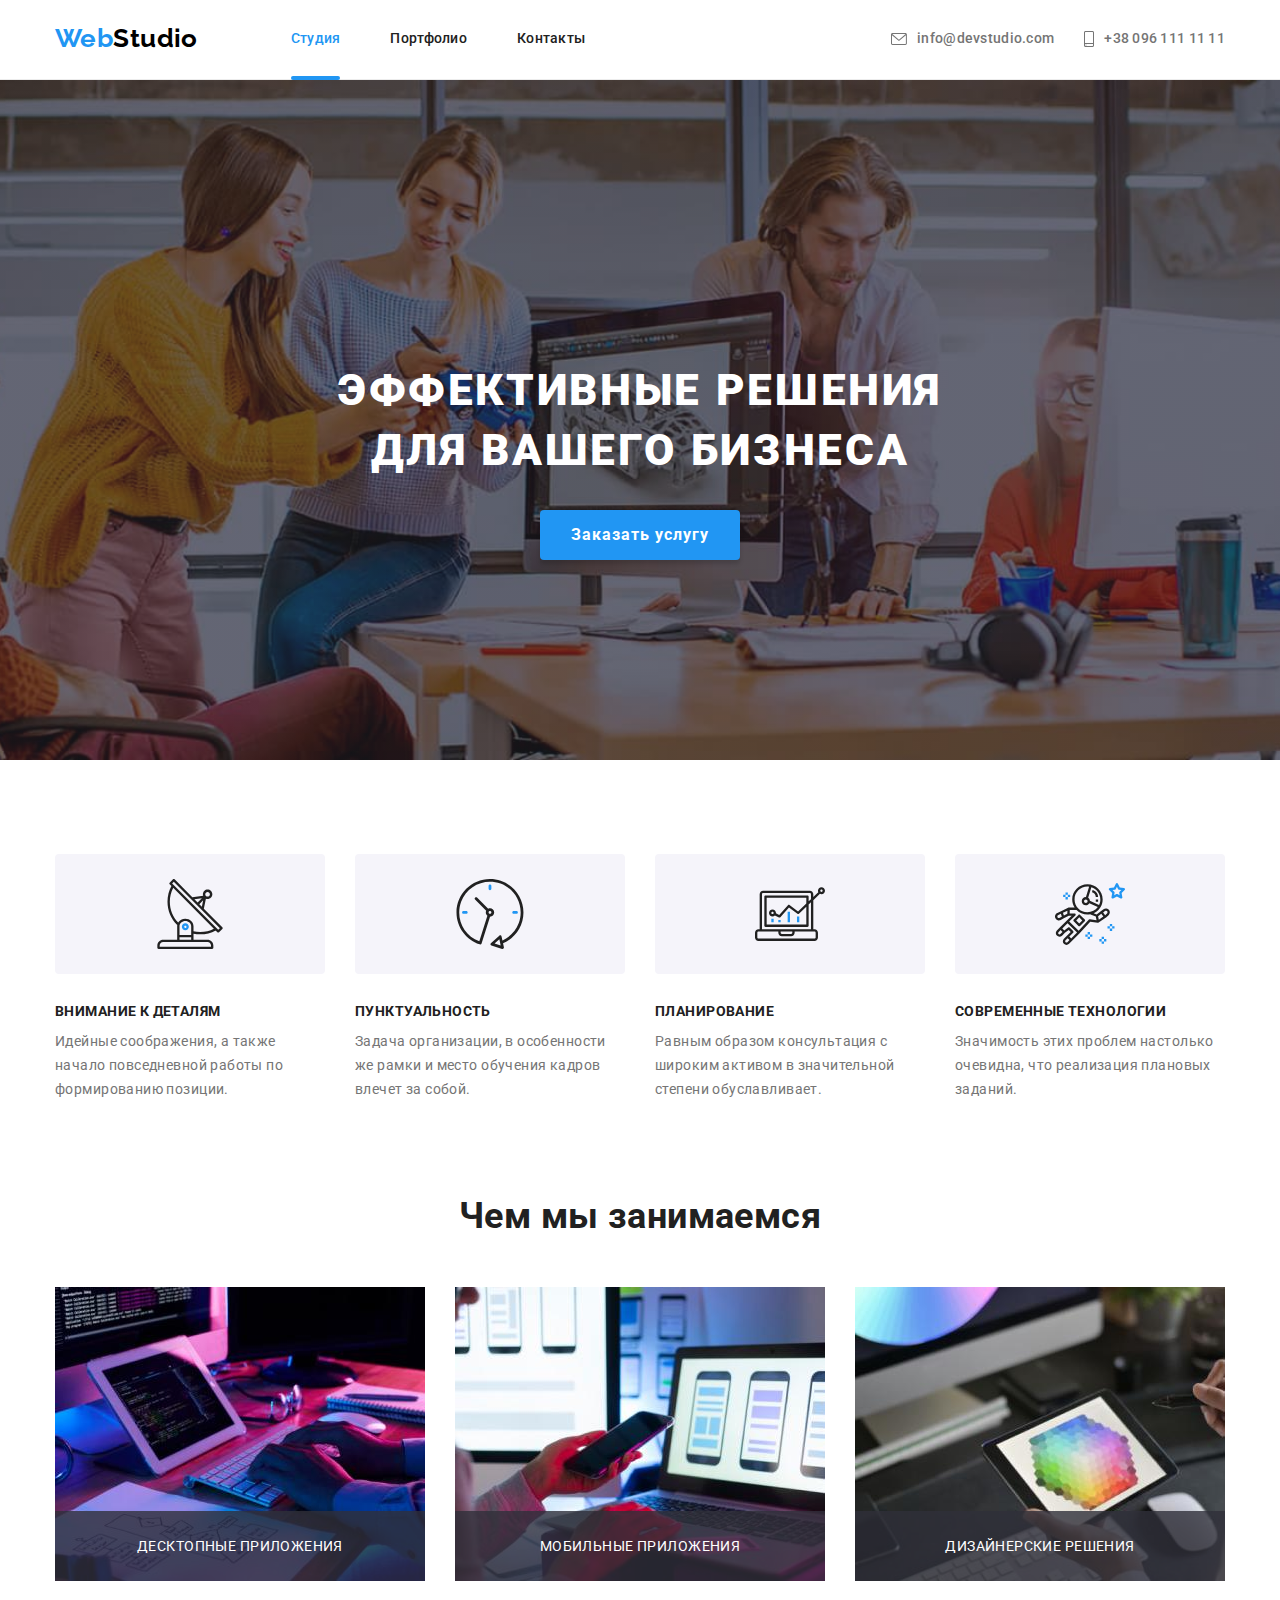
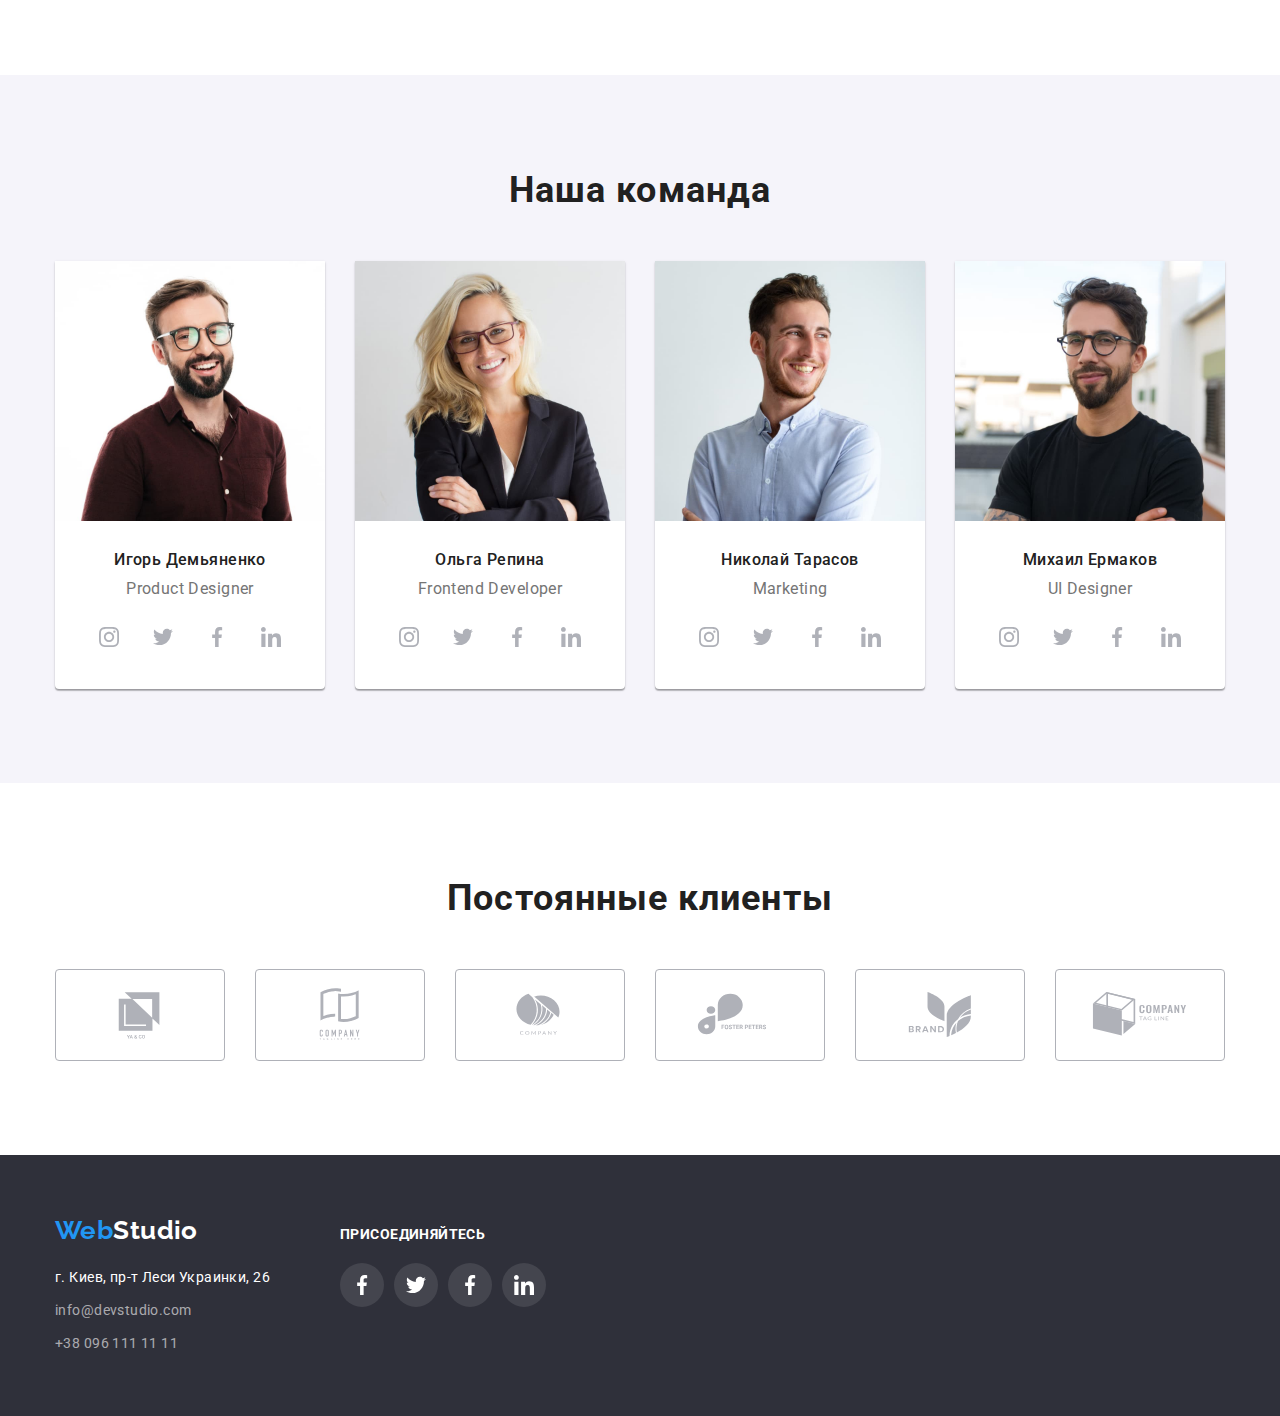
==== index.html @ 2858a006 "layout" ====
<!DOCTYPE html>
<html lang="ru">
<head>
    <meta charset="UTF-8">
    <meta http-equiv="X-UA-Compatible" content="IE=edge">
    <meta name="viewport" content="width=device-width, initial-scale=1.0">
    <title>Студия</title> 
    <link rel="stylesheet" href="https://cdnjs.cloudflare.com/ajax/libs/modern-normalize/1.0.0/modern-normalize.min.css">
    <link rel="preconnect" href="https://fonts.googleapis.com">
    <link rel="preconnect" href="https://fonts.gstatic.com" crossorigin>
    <link href="https://fonts.googleapis.com/css2?family=Montserrat:wght@400;700&family=Raleway:wght@700&family=Roboto:wght@400;500;700;900&display=swap"
        rel="stylesheet">
    <link rel="stylesheet" href="style.css">
</head>
<body>
    <header class="header-hero">
        <div class="container">
            <nav class="header-menu d-flex">
                <a lang="en" href="#" class="logo link"><span class="logo-blue">Web</span>Studio</a>
                <ul class="menu-list list">
                    <li>
                        <a class="menu-link link current" href="index.html">Студия</a>
                    </li>
                    <li>
                        <a class="menu-link link" href="portfolio.html">Портфолио</a>
                    </li>
                    <li >
                        <a class="menu-link link" href="#">Контакты</a>
                    </li>
                </ul>
            </nav>
            <ul class="header-link list">
                <li>                  
                    <a class="header-mail link" href="mailto:info@devstudio.com">
                        <svg class="envelope-icon" width="16" height="12">
                            <use href="./img/clients.svg#icon-envelope-1"></use>
                        </svg> info@devstudio.com
                    </a>
                </li>
                <li>                  
                    <a class="header-tel link" href="tel:+380961111111">
                        <svg class="smartphone-icon" width="10" height="16">
                            <use href="./img/clients.svg#icon-smartphone-2-1"></use>
                        </svg> +38 096 111 11 11
                    </a>
                </li>
            </ul>
        </div>
    </header>
    <main>
        <section class="head-section">
            <div class="container">
                <h1 class="header-title">
                    Эффективные решения для вашего бизнеса
                </h1>        
                <button data-modal-open class="header-btn" type="button">Заказать услугу</button>
            </div>
        </section>
        <section class="specifics section">
            <div class="container">
                <h2 class="specifics-title visually-hidden">Особенности нашей команды</h2>
                <ul class="list d-flex ">
                    <li class="specify-list">
                        <div class="specify-block">
                            <svg class="antenna-icon" width="70" height="70">
                                <use href="./img/specifics.svg#icon-antenna-1-1"></use>
                            </svg>
                        </div>
                        <h3 class="specify-title">
                            Внимание к деталям
                        </h3>
                        <p class="specify-text">
                            Идейные соображения, а также начало повседневной работы по формированию позиции.
                        </p>
                    </li>
                    <li class="specify-list">
                        <div class="specify-block">
                            <svg class="clock-icon" width="70" height="70">
                                <use href="./img/specifics.svg#icon-clock-1-1"></use>
                            </svg>
                        </div>
                        <h3 class="specify-title">
                            Пунктуальность
                        </h3>
                        <p class="specify-text">
                            Задача организации, в особенности же рамки и место обучения кадров влечет за собой.
                        </p>
                    </li>
                    <li class="specify-list">
                        <div class="specify-block">
                            <svg class="diagram-icon" width="70" height="70">
                                <use href="./img/specifics.svg#icon-diagram-1-1"></use>
                            </svg>
                        </div>                       
                        <h3 class="specify-title">
                            Планирование
                        </h3>
                        <p class="specify-text">
                            Равным образом консультация с широким активом в значительной степени обуславливает.
                        </p>
                    </li>
                    <li class="specify-list">
                        <div class="specify-block">
                            <svg class="astronaut-icon" width="70" height="70">
                                <use href="./img/specifics.svg#icon-astronaut-1-1"></use>
                            </svg>
                        </div>
                        <h3 class="specify-title">
                            Современные технологии
                        </h3>
                        <p class="specify-text">
                            Значимость этих проблем настолько очевидна, что реализация плановых заданий.
                        </p>
                    </li>
                </ul>
            </div>
        </section>
        <section class="employment">
            <div class="container">
                <h2 class="employment-title">
                    Чем мы занимаемся
                </h2>
                <ul class="list d-flex">                    
                    <li class="employment-photo">                      
                        <div class="employment-overlay">
                            <p class="overlay-text">Десктопные приложения</p>
                        </div>
                        <img src="img/box_1.jpg" alt="work_space" width="370">                                          
                    </li>
                    <li class="employment-photo">
                        <div class="employment-overlay">
                           <p class="overlay-text">Мобильные приложения</p>
                        </div> 
                        <img src="img/box_2.jpg" alt="laptop" width="370">
                    </li>
                    <li class="employment-photo">
                        <div class="employment-overlay">
                           <p class="overlay-text">Дизайнерские решения</p>
                        </div> 
                        <img src="img/box_3.jpg" alt="tablet" width="370">
                    </li>
                </ul>
            </div>
        </section>
        <section class="teem section">
            <div class="container">
                <h2 class="teem-title">
                    Наша команда
                </h2>
                <ul class="teem-list list">
                    <li>
                        <img class="teem-photo" src="img/teamcard_1.jpg" alt="Демьяненко" width="270">                      
                        <h3 class="teem-name">Игорь Демьяненко</h3>
                        <p class="teem-description">Product Designer</p>
                        <ul class="soc-list list">
                            <li class="soc-item">
                                <a href="" class="soc-link link">
                                    <svg class="soc-icon" width="20" height="20">
                                        <use href="./img/symbols.svg#icon-instagram-2-2-1"></use>
                                    </svg>
                                </a>
                            </li>
                            <li class="soc-item">
                                <a href="" class="soc-link link">
                                    <svg class="soc-icon" width="20" height="20">
                                        <use href="./img/symbols.svg#icon-twitter-1-1"></use>
                                    </svg>
                                </a>
                            </li>
                            <li class="soc-item">
                                <a href="" class="soc-link link">
                                    <svg class="soc-icon" width="20" height="20">
                                         <use href="./img/symbols.svg#icon-facebook-1-1"></use>
                                    </svg>
                                </a>
                            </li>
                            <li class="soc-item">
                                <a href="" class="soc-link link">
                                    <svg class="soc-icon" width="20" height="20">
                                        <use href="./img/symbols.svg#icon-linkedin-1-1"></use>
                                    </svg>
                                </a>
                            </li>
                        </ul>
                    </li>
                    <li>
                        <img class="teem-photo" src="img/teamcard_2.jpg" alt="Репина" width="270">                       
                        <h3 class="teem-name">Ольга Репина</h3>
                        <p class="teem-description">Frontend Developer</p> 
                        <ul class="soc-list list">
                            <li class="soc-item">
                                <a href="" class="soc-link link">
                                    <svg class="soc-icon" width="20" height="20">
                                        <use href="./img/symbols.svg#icon-instagram-2-2-1"></use>
                                    </svg>
                                </a>
                            </li>
                            <li class="soc-item">
                                <a href="" class="soc-link link">
                                    <svg class="soc-icon" width="20" height="20">
                                        <use href="./img/symbols.svg#icon-twitter-1-1"></use>
                                    </svg>
                                </a>
                            </li>
                            <li class="soc-item">
                                <a href="" class="soc-link link">
                                    <svg class="soc-icon" width="20" height="20">
                                        <use href="./img/symbols.svg#icon-facebook-1-1"></use>
                                    </svg>
                                </a>
                            </li>
                            <li class="soc-item">
                                <a href="" class="soc-link link">
                                    <svg class="soc-icon" width="20" height="20">
                                        <use href="./img/symbols.svg#icon-linkedin-1-1"></use>
                                    </svg>
                                </a>
                            </li>
                        </ul>
                    </li>
                    <li>
                        <img class="teem-photo" src="img/teamcard_3.jpg" alt="Тарасов" width="270">                       
                        <h3 class="teem-name">Николай Тарасов</h3>
                        <p class="teem-description">Marketing</p> 
                        <ul class="soc-list list">
                            <li class="soc-item">
                                <a href="" class="soc-link link">
                                    <svg class="soc-icon" width="20" height="20">
                                        <use href="./img/symbols.svg#icon-instagram-2-2-1"></use>
                                    </svg>
                                </a>
                            </li>
                            <li class="soc-item">
                                <a href="" class="soc-link link">
                                    <svg class="soc-icon" width="20" height="20">
                                        <use href="./img/symbols.svg#icon-twitter-1-1"></use>
                                    </svg>
                                </a>
                            </li>
                            <li class="soc-item">
                                <a href="" class="soc-link link">
                                    <svg class="soc-icon" width="20" height="20">
                                        <use href="./img/symbols.svg#icon-facebook-1-1"></use>
                                    </svg>
                                </a>
                            </li>
                            <li class="soc-item">
                                <a href="" class="soc-link link">
                                    <svg class="soc-icon" width="20" height="20">
                                        <use href="./img/symbols.svg#icon-linkedin-1-1"></use>
                                    </svg>
                                </a>
                            </li>
                        </ul>
                    </li>
                    <li>
                        <img class="teem-photo" src="img/teamcard_4.jpg" alt="Ермаков" width="270">                     
                        <h3 class="teem-name">Михаил Ермаков</h3>
                        <p class="teem-description">UI Designer</p> 
                        <ul class="soc-list list">
                            <li class="soc-item">
                                <a href="" class="soc-link link">
                                    <svg class="soc-icon" width="20" height="20">
                                        <use href="./img/symbols.svg#icon-instagram-2-2-1"></use>
                                    </svg>
                                </a>
                            </li>
                            <li class="soc-item">
                                <a href="" class="soc-link link">
                                    <svg class="soc-icon" width="20" height="20">
                                        <use href="./img/symbols.svg#icon-twitter-1-1"></use>
                                    </svg>
                                </a>
                            </li>
                            <li class="soc-item">
                                <a href="" class="soc-link link">
                                    <svg class="soc-icon" width="20" height="20">
                                        <use href="./img/symbols.svg#icon-facebook-1-1"></use>
                                    </svg>
                                </a>
                            </li>
                            <li class="soc-item">
                                <a href="" class="soc-link link">
                                    <svg class="soc-icon" width="20" height="20">
                                        <use href="./img/symbols.svg#icon-linkedin-1-1"></use>
                                    </svg>
                                </a>
                            </li>
                        </ul>
                    </li>
                </ul>
            </div>
        </section>
        <section class="section">
            <div class="container">
                <h2 class="clients-title">Постоянные клиенты</h2>
                <ul class="clients-list list">
                    <li class="clients-item">
                        <a href="" class="clients-link link">                          
                            <svg class="clients-icon" width="106" height="60">
                                <use href="./img/clients.svg#icon-ya-co"></use>
                            </svg>                         
                        </a>
                    </li>
                    <li class="clients-item ">
                        <a href="" class="clients-link link">
                            <svg class="clients-icon" width="106" height="60">
                                <use href="./img/clients.svg#icon-company"></use>
                            </svg>
                        </a>
                    </li>
                    <li class="clients-item">
                        <a href="" class="clients-link link">
                            <svg class="clients-icon" width="106" height="60">
                                <use href="./img/clients.svg#icon-company-2"></use>
                            </svg>
                        </a>
                    </li>
                    <li class="clients-item">
                        <a href="" class="clients-link link">
                            <svg class="clients-icon" width="106" height="60">
                                <use href="./img/clients.svg#icon-foster"></use>
                            </svg>
                        </a>
                    </li>
                    <li class="clients-item">
                        <a href="" class="clients-link link">
                            <svg class="clients-icon" width="106" height="60">
                                <use href="./img/clients.svg#icon-brand"></use>
                            </svg>
                        </a>
                    </li>
                    <li class="clients-item">
                        <a href="" class="clients-link link">
                            <svg class="clients-icon" width="106" height="60">
                                <use href="./img/clients.svg#icon-paralellogram"></use>
                            </svg>
                        </a>
                    </li>
                </ul>
            </div>
        </section>
    </main>
    <footer class="footer">
        <div class="container">
            <div class="footer-wrap">
                <a href="#" class="logo-footer link"><span class="logo-blue">Web</span>Studio</a>
                <address>
                    <ul class="list">
                        <li class="footer-list">
                            <p class="footer-address">г. Киев, пр-т Леси Украинки, 26</p>
                        </li>
                        <li class="footer-list"><a class="footer-link link" href="mailto:info@devstudio.com">info@devstudio.com</a></li>
                        <li class="footer-list"><a class="footer-link link" href="tel:+380961111111">+38 096 111 11 11</a></li>
                    </ul>
                </address>
            </div>
            <div class="footer-join">
                <p class="join-text">
                   ПРИСОЕДИНЯЙТЕСЬ
                </p>
                <ul class="join-lists list">
                    <li class="join-list">
                        <a href="" class="join-link link">
                            <svg class="f-soc-icon" width="20" height="20">
                                <use href="./img/symbols.svg#icon-facebook-1-1"></use>
                            </svg>
                        </a>
                    </li>
                    <li class="join-list">
                        <a href="" class="join-link link">
                            <svg class="f-soc-icon" width="20" height="20">
                                <use href="./img/symbols.svg#icon-twitter-1-1"></use>
                            </svg>
                        </a>
                    </li>
                    <li class="join-list">
                        <a href="" class="join-link link">
                            <svg class="f-soc-icon" width="20" height="20">
                                <use href="./img/symbols.svg#icon-facebook-1-1"></use>
                            </svg>
                        </a>
                    </li>
                    <li class="join-list">
                        <a href="" class="join-link link">
                            <svg class="f-soc-icon" width="20" height="20">
                                <use href="./img/symbols.svg#icon-linkedin-1-1"></use>
                            </svg>
                        </a>
                    </li>
                </ul>
            </div>                   
        </div>
    </footer>   
    <div class="backdrop is-hidden" data-modal>
        <div class="modal">
            <button type="button" class="modal-close-btn" data-modal-close>
                <svg class="close-icon" width="17"  height="17" >
                    <use href="./img/symbols.svg#icon-close-black-18dp-2-1-1"></use>
                </svg>    
            </button>
        </div>
    </div>
    <script src="./js/modal.js"></script>
</body>
</html>
---- style.css ----
:root {
    --logo-color: #000;
    --head-section-color: #2F303A;
    --background-color: #fff;
    --body-color: #212121;
    --main-title-color: #FFFFFF;
    --second-title-color: #212121;
    --accent-color: #2196F3;
    --header-btn-color: #fff;
    --header-btn-hover-color: #188CE8;
    --menu-link-color: #212121;
    --header-link-color: #757575;
    --specify-text-color: #757575;
    --teem-title-color: #212121;
    --teem-name-color: #212121;
    --teem-bg-color: #F5F4FA;
    --teem-list-bg-color:#FFFFFF;
    --teem-description-color: #757575;
    --portfolio-bg-color: #fff;
    --portfolio-description-color: #212121;
    --portfolio-text-color: #757575;
    --portfolio-btn-color: #212121;
    --portfolio-btn-bg-color: #F5F4FA;
    --portfolio-btn-hover-color: #fff;
    --portfolio-btn-bg-hover-color: #2196F3;
    --footer-bg-color: #2F303A;
    --logo-footer-color: #fff;
    --footer-address-color: #fff;
    --footer-link-color: rgba(255, 255, 255, 0.6);
    --footer-link-hover-color: #FFFFFF99;
}

* {
    margin: 0;
    padding: 0;   
}

p,
h1,
h2,
h3,
h5,
h6 {
    margin: 0;
    padding: 0;
}

ul,
ol {
    margin: 0;
    padding-left: 0;
}

button {
    cursor: pointer;
}

.container {
    width: 1200px;
    margin: 0 auto;
    padding: 0 15px;
}

.section {
    padding: 94px 0;
}

body {
    font-family: 'Roboto', sans-serif;  
    color: var(--body-color);  
    font-size: 14px;
    letter-spacing: 0.03em;  
    background: var(--background-color);
}

.list {
    list-style: none;
}

.link {
    text-decoration: none;
}

.visually-hidden {
    position: absolute;
    white-space: nowrap;
    width: 1px;
    height: 1px;
    overflow: hidden;
    border: 0;
    padding: 0;
    clip: rect(0 0 0 0);
    clip-path: inset(50%);
    margin: -1px;
}

img {
    display: block;
    max-width: 100%;
    height: auto;
}

.d-flex {
    display: flex;
}

/*-----HEADER-HERO-----*/
.header-hero,
.header-portfolio {
    border-bottom: 1px solid rgba(236, 236, 236, 1);
    background-color: #fff  
}

header .container {
    display: flex;
    align-items: center;   
}


.logo,
.header-mail,
.header-tel,
.menu-link {
    padding: 24px 0 25px;   
}

.logo, .logo-blue {
    font-family: 'Raleway';
    font-weight: 700;
    font-size: 26px;
    color: var(--logo-color);    
}

.logo {
    margin-right: 93px;
}

.logo-blue {
    color: var(--accent-color);
}

.menu-list {
   display: flex;  
   align-items: center;
}

.menu-list > li {
    position: relative;
}  

.menu-list .link.current {     
    color: var(--accent-color);
}

.menu-link {      
    font-weight: 500;   
    line-height: 1.14;
    letter-spacing: 0.02em;
    color: var(--link-color);    
    display: block;     
    transition-property: color;
    transition-duration: 250ms;
    transition-timing-function: cubic-bezier(0.4, 0, 0.2, 1);
}

.menu-link:hover,
.menu-link:focus {
    color: var(--accent-color);   
}

.menu-link::after {
    content: "";
    position: absolute;
    left: 0;
    bottom: -8px;
    width: 100%;
    height: 4px;
    border-radius: 2px;
    background: #2196F3;
    opacity: 0;
    transition-property: background;
    transition-duration: 250ms;
    transition-timing-function: cubic-bezier(0.4, 0, 0.2, 1);

} 

.menu-link.current::after {
    opacity: 1;   
}

.header-link>li {   
    display: flex;
    align-items: center;
    justify-content: center;
    color: var(--header-link-color);
}

.envelope-icon,
.smartphone-icon{   
    display: inline-block;
    fill: currentColor;
    margin-right: 10px;
    justify-content: center;

}

 .header-mail,
 .header-tel {
    font-size: 14px;
    font-weight: 500;  
    line-height: 1.14;
    letter-spacing: 0.02em;
    color: var(--header-link-color);
    display: flex;
    align-items: center;
    transition-property: color;
    transition-duration: 250ms;
    transition-timing-function: cubic-bezier(0.4, 0, 0.2, 1);
   
}

.header-mail:hover,
.header-mail:focus,
.header-tel:hover,
.header-tel:focus {
    color: var(--accent-color);
}

.menu-list > li:not(:last-child) {
   margin-right: 50px;  
}

.header-link {
    display: flex;
    margin-left: auto;   
}

.header-link li:not(:last-child) {
    margin-right: 30px;
}

/*-----head-section-----*/

.head-section{
    padding: 280px 0 200px;
    background-image: linear-gradient(rgba(47, 48, 58, 0.4),rgba(47, 48, 58, 0.4)), url(./img/header-bg.jpg);
    background-color: var(--head-section-color);
    background-repeat: no-repeat; 
    background-position:center;
    background-size: cover;
    max-width: 1600px;
    margin: 0 auto;
}

.header-title {  
    width: 696px;     
    font-weight: 900;
    font-size: 44px;
    text-align: center;    
    text-transform: uppercase;
    color: var(--main-title-color);
    line-height: 60px;   
    letter-spacing: 0.06em;
    margin:0 auto;
    margin-bottom: 30px;
}

.header-btn {
    font-family: inherit;    
    color: var(--header-btn-color); 
    font-weight: 700;
    font-size: 16px;
    line-height: 1.87;      
    letter-spacing: 0.06em;   
    display: block;
    margin: auto;
    min-width: 200px;
    height: 50px;
    background: var(--accent-color);
    box-shadow: 0px 4px 4px rgba(0, 0, 0, 0.15);
    border-radius: 4px;
    border: none;
    transition-property: background;
    transition-duration: 250ms;
    transition-timing-function: cubic-bezier(0.4, 0, 0.2, 1);
}

.header-btn:hover,
.header-btn:focus {
    background:var(--header-btn-hover-color);   
}

/*-----specifics section-----*/

.specify-title {
    font-size: 14px;
    font-weight: 700;   
    line-height: 1.14;   
    text-transform: uppercase; 
    margin-bottom: 10px;  
}

.specify-list {
    width: 270px;   
}

.specify-list:not(:first-child) {
    margin-left: 30px;
}

.specify-block {
    width: 270px;
    height: 120px;    
    margin-bottom: 30px;
    background: #F5F4FA;
    border-radius: 4px;
    justify-content: center;
    display: flex;
    align-items: center;
}

.specify-text {    
    line-height: 1.71;    
    color: var(--specify-text-color);
}

/* -----employment section------ */

.employment {
    padding-bottom: 94px;
}

.employment-title {
    font-weight: 700;
    font-size: 36px;
    line-height:1.16;
    text-align: center; 
    margin-bottom: 50px;   
}

.employment-photo {
    width: calc((100%-60)/3);
    position: relative;
}

.employment-photo:not(:first-child) {
    margin-left: 30px;
}

.employment-overlay {
    position: absolute;
    left: 0;
    bottom: 0;
    width: 100%;
    height: 70px;
    background: rgba(47, 48, 58, 0.8);
    justify-content: center;  
    align-items: center;
    display: flex;
   
}

.overlay-text {
    color: #fff;
    text-transform: uppercase;  
}


.teem {
    background: var(--teem-bg-color)
}

.teem-title, .clients-title {
    font-size: 36px;
    color:var(--teem-title-color);
    line-height: 42px;
    text-align: center;
    letter-spacing: 0.03em;
    margin-bottom: 50px;
}

.teem-list {
    display: flex;
}

.teem-list> li:not(:last-child) {
    margin-right: 30px;
}

.teem-list> li {     
    background:var(--teem-list-bg-color);   
    box-shadow: 0px 1px 3px rgba(0, 0, 0, 0.12), 0px 1px 1px rgba(0, 0, 0, 0.14), 0px 2px 1px rgba(0, 0, 0, 0.2);
    border-radius: 0px 0px 4px 4px;
}

.teem-list> li {
    width: calc((100%-90));
}
   

.teem-name {
    font-weight: 500;
    font-size: 16px;
    line-height: 1.18;    
    text-align: center;   
    color: var(--teem-name-color);
    margin: 30px 0 10px;  
}

.teem-description {   
    font-size: 16px;
    line-height: 1.18;  
    text-align: center;   
    color: var(--teem-description-color);
    margin-bottom: 16px;
}

.soc-list {
    display: flex;
    justify-content: center;
    margin-bottom: 30px;
}

.soc-item {
    width: 44px;
    height: 44px;    
    margin-right: 10px;
}

.soc-item:last-child {
    margin-right: 0;
}

.soc-link {
    border-radius: 50%;
    width: 100%;
    height: 100%;
    background: #fff;
    display: flex;
    align-items: center;
    justify-content: center;
    fill: #AFB1B8;
    transition-property: background;
    transition-duration: 250ms;
    transition-timing-function: cubic-bezier(0.4, 0, 0.2, 1);
}

.soc-link:hover,
.soc-link:focus {   
    background: #2196F3;
    fill: #FFFFFF;
}

/* -----CLIENTS----- */

.clients-list {
    display: flex;
    justify-content: center;   
}

.clients-item {
    width: 170px;
    height: 92px;
    margin-right: 30px;
}
 
.clients-item:last-child {
    margin-right: 0;
}

.clients-link {   
    width: 100%;
    height: 100%;   
    display: flex;
    align-items: center;
    justify-content: center;        
    border: 1px solid #AFB1B8;
    border-radius: 4px; 
    color: #AFB1B8;
    transition-property: background;
    transition-duration: 250ms;
    transition-timing-function: cubic-bezier(0.4, 0, 0.2, 1);
}

.clients-link {
    fill: currentColor;
}

.clients-link:hover, 
.clients-link:focus {
   color: #2196F3;
   border: 1px solid #2196F3;
}

/* -----footer----- */
.footer {
    padding: 60px 0 60px;
    background: var(--footer-bg-color);    
}

.footer .container {
    display: flex;    
    align-items: baseline;
}

.logo-footer {
    display: flex;
    font-family:'Raleway';
    font-style: normal;
    font-weight: 700;
    font-size: 26px;
    line-height: 1.19;  
    margin-bottom: 20px;
    color: var(--logo-footer-color);  
}

.footer-address {
    font-weight: 400;  
    line-height: 1.71;   
    color: var(--footer-address-color);
    font-style: normal;
}

.footer-list:not(:last-child) {
    margin-bottom: 9px;
}

.footer-link {     
    line-height: 1.71;   
    font-style: normal;
    color:var(--footer-link-color);
    transition-property: color;
    transition-duration: 250ms;
    transition-timing-function: cubic-bezier(0.4, 0, 0.2, 1);
}

.footer-link:hover,
.footer-link:focus {
    color:var(--footer-link-hover-color);
}

.footer-join{
    margin-left: 70px;
}

.join-lists {
    display: flex;
    justify-content: center;    
}

.join-text {   
    font-weight: 700; 
    font-size: 14px;
    line-height: 1.14;    
    letter-spacing: 0.03em;
    text-transform: uppercase;
    color: #FFFFFF; 
    margin-bottom: 20px; 
   
}

.join-list {
    width: 44px;
    height: 44px;
    margin-right: 10px;
}

.join-list:last-child {
    margin-right: 0;
}

.join-link {
    width: 100%;
    height: 100%;
    border-radius: 50%;
    color: #fff;
    background: rgba(255, 255, 255, 0.1);
    display: flex;
    justify-content: center;
    align-items: center;
    transition-property: background;
    transition-duration: 250ms;
    transition-timing-function: cubic-bezier(0.4, 0, 0.2, 1);
}

.f-soc-icon {
    fill: currentColor;
}

.join-link:hover {
    background: #2196F3;    
}

/* -----------------PORTFOLIO--------------- */
.list-btn{
    margin-right: 8px;
}

.portfilio-catalogue {
    display: flex;
    justify-content: center;
    margin-bottom: 50px;
}

.portfolio-btn {    
    padding: 6px 22px;
    color: var(--portfolio-btn-color);
    background: var(--portfolio-btn-bg-color);      
    border-radius: 4px;   
    font-weight: 500;
    font-size: 16px;
    line-height: 1.62;
    text-align: center;   
    cursor: pointer;
    border: none;
    transition-property: color, background, box-shadow;
    transition-duration: 250ms, 250ms, 250ms;
    transition-timing-function: cubic-bezier(0.4, 0, 0.2, 1), cubic-bezier(0.4, 0, 0.2, 1), cubic-bezier(0.4, 0, 0.2, 1);
}

.portfolio-btn:hover,
.portfolio-btn:focus {
    color:var(--portfolio-btn-hover-color);
    background: var(--accent-color);
    box-shadow: 0px 3px 1px rgba(0, 0, 0, 0.1), 0px 1px 2px rgba(0, 0, 0, 0.08), 0px 2px 2px rgba(0, 0, 0, 0.12);
}

.portfolio-cards {  
    display: flex;
    flex-wrap: wrap;
    margin-left: -30px;
    margin-top: -30px;
}

.portfolio-card {
    width: calc(100% / 3 - 30px);   
    margin-left: 30px;
    margin-top: 30px;   
}

.portfolio-link {  
    display: block;  
    transition-property: box-shadow;
    transition-duration: 250ms;
    transition-timing-function: cubic-bezier(0.4, 0, 0.2, 1);
}

.portfolio-link:hover .overlay-description,
.portfolio-link:focus .overlay-description{    
    box-shadow: 0px 4px 4px 0px rgb(0 0 0 / 25%);  
    transform: translateY(0);
}

.portfolio-overlay {
    position: relative; 
    overflow: hidden; 
}

.overlay-description {
    position: absolute;
    top: 0;
    height: 100%;
    background-color: rgba(33, 150, 243, 0.9);
    padding: 63px 24px;
    color: #fff;
    font-size: 18px;
    line-height: 1.5;
    letter-spacing: 0.03em;
    transform: translateY(100%);
    transition: transform;
    transition-duration: 250ms;
    transition-timing-function: cubic-bezier(0.4, 0, 0.2, 1);
}

.portfolio-wrap {
    padding: 20px 24px ;
    border:1px solid #EEEEEE;
    border-top-width:0;   
}

.portfolio-description {  
    font-weight: 700;
    font-size: 18px;
    line-height: 2;
    letter-spacing: 0.06em;    
    color: var(--portfolio-description-color);    
}

.portfolio-text {     
    font-size: 16px;
    line-height: 1.87;  
    color:var(--portfolio-text-color);    
}

.backdrop {
    position: fixed;
    width: 100%;
    height: 100%;
    top: 0;
    opacity: 1;
    background-color: rgba(0, 0, 0, 0.2);
    transition: opacity;
    transition-duration: 250ms;
    transition-timing-function: cubic-bezier(0.4, 0, 0.2, 1); 
    
}

.backdrop.is-hidden .modal{
    transform: translate(-50%, -50%) scale(0.7);
}

.modal {
    position: absolute;
    width: 528px;
    min-height: 581px;
    background-color: #fff;
    top: 50%;
    left: 50%;
    transform: translate(-50%, -50%) scale(1);
    transition: transform;
    transition-duration: 350ms;
    transition-timing-function: cubic-bezier(0.4, 0, 0.2, 1);
    box-shadow: 0px 1px 3px rgba(0, 0, 0, 0.12), 0px 1px 1px rgba(0, 0, 0, 0.14), 0px 2px 1px rgba(0, 0, 0, 0.2);
    border-radius: 4px;
}

.modal-close-btn {
    position: absolute;
    top: 10px;
    right: 10px;
    width: 30px;
    height: 30px;
    display: inline-block;
    stroke-width: 0;
    stroke: currentColor;
    fill:#000;
    border-radius: 50%;
    border: 1px solid rgba(0, 0, 0, 0.1);
    display: flex;
    justify-content: center;
    align-items: center;
}

.modal-close-btn:hover,
.modal-close-btn:focus {
    fill: #2196F3;
}

  .is-hidden {
    visibility: hidden;
    opacity: 0;
    pointer-events: none;
  }
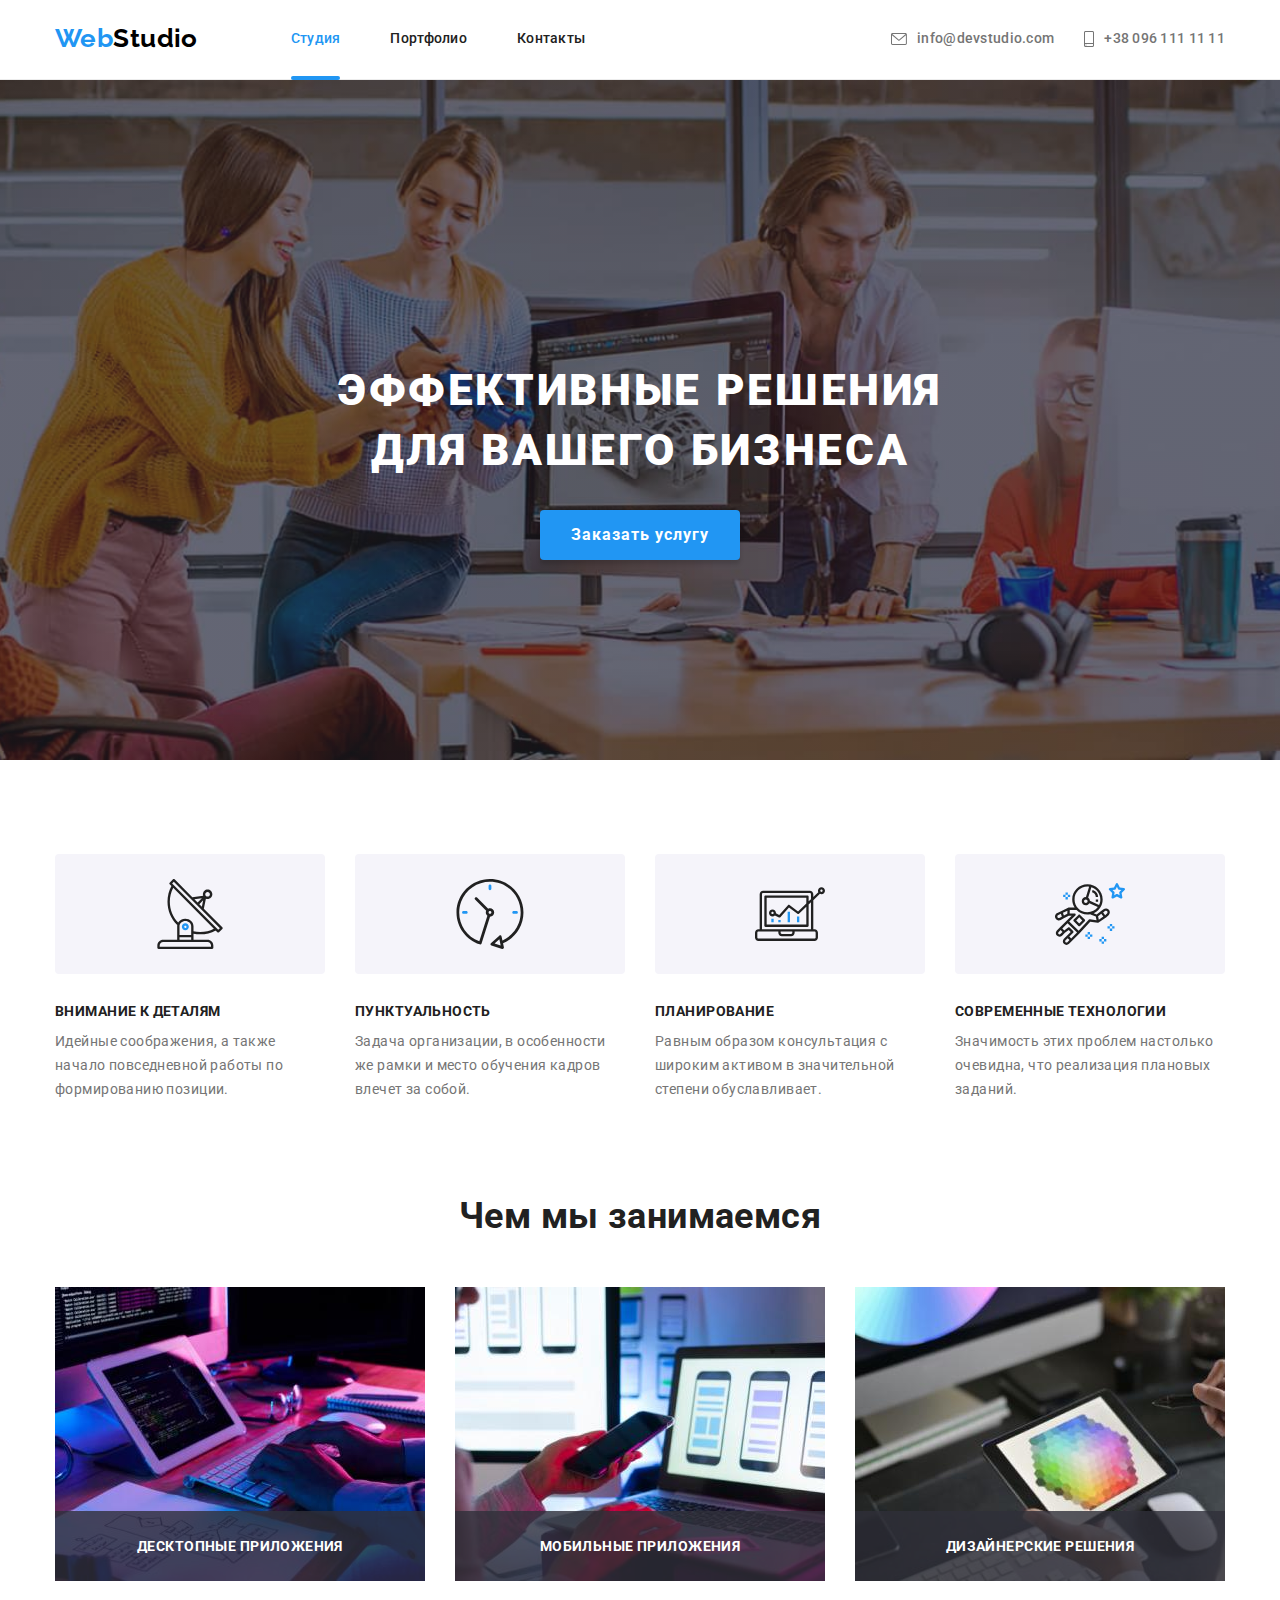
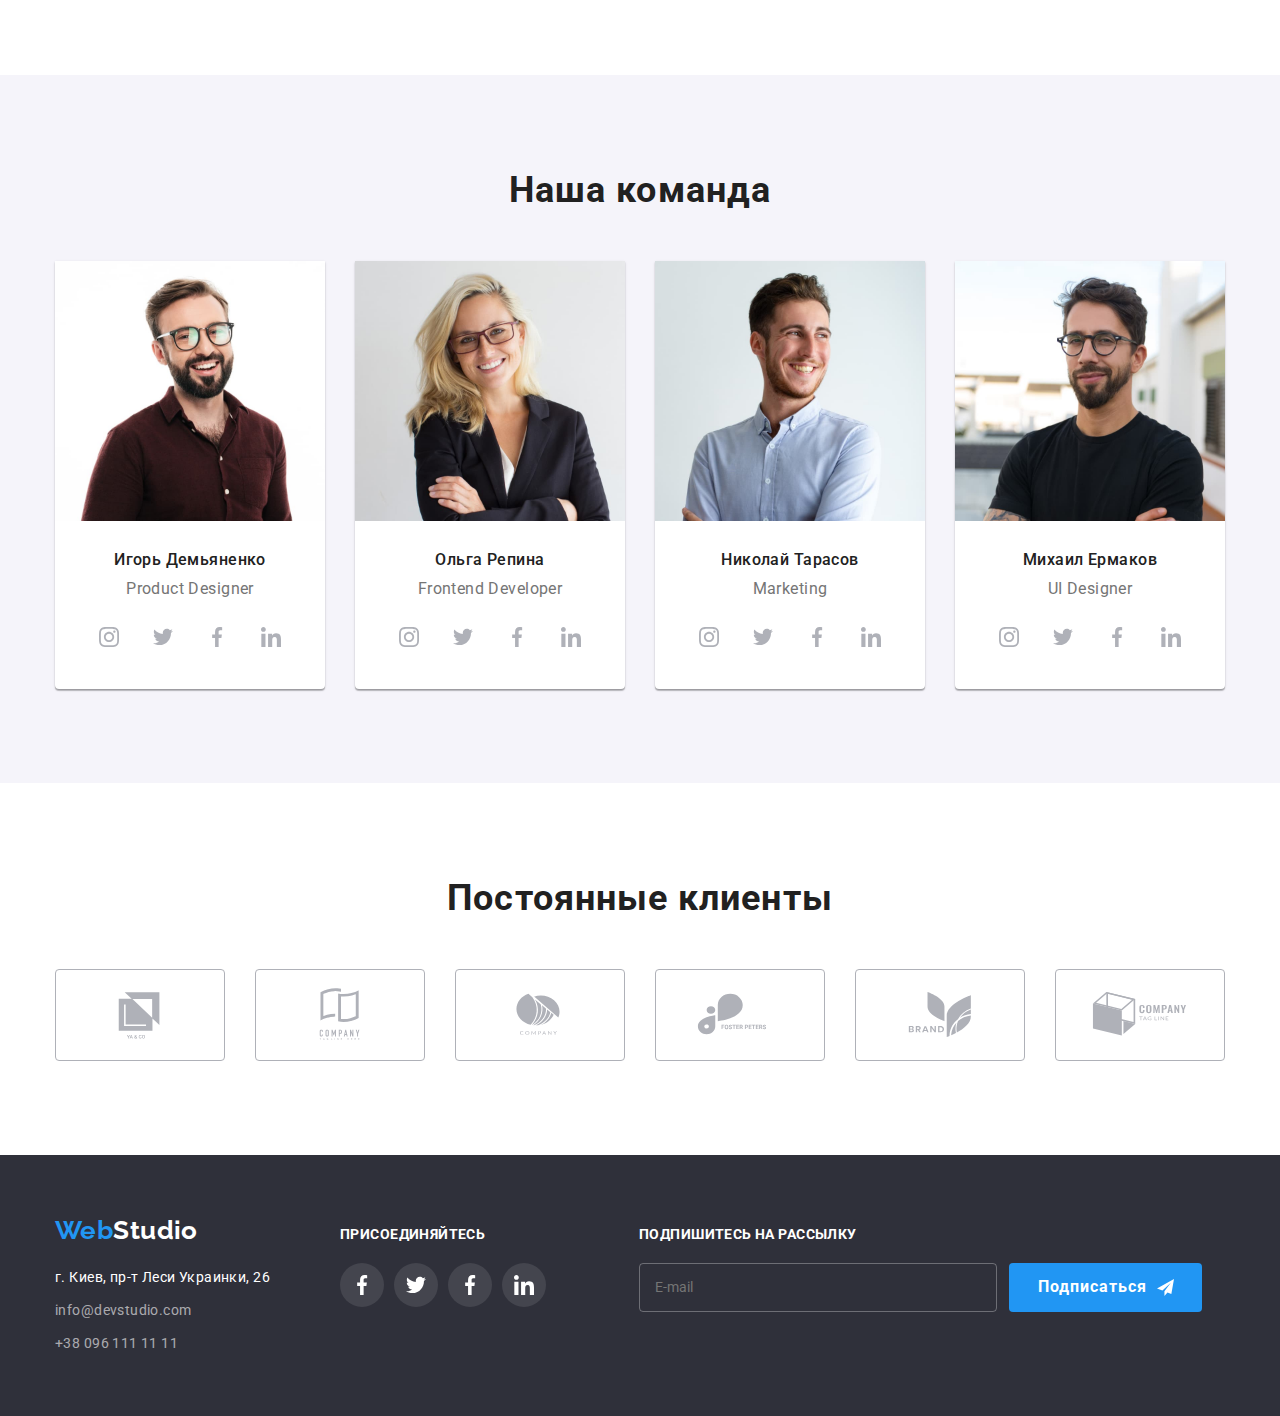
==== commit 19206a7a: "forms" ====
--- a/index.html
+++ b/index.html
@@ -389,8 +389,19 @@
                         </a>
                     </li>
                 </ul>
-            </div>                   
-        </div>
+            </div> 
+            <div class="contact-form">
+                <p class="form-text">Подпишитесь на рассылку</p>
+                <form class="footer-form d-flex">                                      
+                    <input class="form-list" type="email" name="email" id="e-mail" placeholder="E-mail" required>                                                   
+                    <button class="form-btn" type="submit">Подписаться
+                        <svg class="icon-send" width="17" height="17">
+                            <use href="./img/symbols.svg#icon-send"></use>
+                        </svg>
+                    </button>
+                </form>
+            </div>
+        </div>       
     </footer>   
     <div class="backdrop is-hidden" data-modal>
         <div class="modal">
@@ -399,6 +410,52 @@
                     <use href="./img/symbols.svg#icon-close-black-18dp-2-1-1"></use>
                 </svg>    
             </button>
+            <p class="modal-text">Оставьте свои данные, мы вам перезвоним</p>
+            <form class="modal-form">
+                <div class="form-block">
+                    <label class="label-text" for="user-name">Имя</label> 
+                    <div class="input-wrap">
+                        <input  class="form-input" type="text" name="user-name" id="user-name" placeholder=" " required>
+                        <svg class="icon-man icon" width="18" height="18">
+                            <use href="./img/symbols.svg#icon-person-black-18dp-1-1"></use>
+                        </svg>
+                    </div>                                                    
+                </div>
+                <div class="form-block">
+                    <label class="label-text" for="phone-number">Телефон</label>
+                    <div class="input-wrap">
+                        <input  class="form-input" title="+38 096 111 11 11" type="tel" name="phone-number" id="phone-number" placeholder=" " required>
+                        <svg class="icon-tel icon" width="18" height="18">
+                            <use href="./img/symbols.svg#icon-phone-black-18dp-1-1"></use>
+                        </svg>
+                    </div>                                                    
+                </div>
+                <div class="form-block">
+                    <label class="label-text" for="user-mail">Почта</label>
+                    <div class="input-wrap">
+                        <input  class="form-input" type="email" name="user-mail" id="user-mail" placeholder=" " required>
+                        <svg class="icon-email icon" width="18" height="18">
+                            <use href="./img/symbols.svg#icon-email-black-18dp-1-1"></use>
+                        </svg>
+                    </div>                                              
+                </div>
+                <div class="form-block">
+                    <label class="label-text" for="user-text">Комментарий</label>                  
+                    <textarea class="form-message" name="user-text" id="user-text" rows="8" placeholder="Введите текст"></textarea>                 
+                </div>
+                <div class="check">                   
+                    <input  class="check-box"  name="privacy" type="checkbox" value="true" id="privacy">
+                    <label class="check-text" for="privacy">
+                          <span>
+                            <svg class="icon-vector" width="11" height="8">
+                                <use href="./img/symbols.svg#icon-Vector"></use>
+                            </svg>
+                        </span> 
+                        Соглашаюсь с рассылкой и принимаю <a class="check-link" href="">Условия договора</a>
+                    </label>
+                </div>
+                <button class="check-btn" type="submit">Отправить</button>
+            </form>
         </div>
     </div>
     <script src="./js/modal.js"></script>
--- a/style.css
+++ b/style.css
@@ -363,7 +363,8 @@
 
 .overlay-text {
     color: #fff;
-    text-transform: uppercase;  
+    text-transform: uppercase; 
+    font-weight: 700; 
 }
 
 
@@ -441,9 +442,9 @@
     align-items: center;
     justify-content: center;
     fill: #AFB1B8;
-    transition-property: background;
-    transition-duration: 250ms;
-    transition-timing-function: cubic-bezier(0.4, 0, 0.2, 1);
+    transition-property: background, fill;
+    transition-duration: 250ms, 250ms;
+    transition-timing-function: cubic-bezier(0.4, 0, 0.2, 1), cubic-bezier(0.4, 0, 0.2, 1);
 }
 
 .soc-link:hover,
@@ -478,9 +479,9 @@
     border: 1px solid #AFB1B8;
     border-radius: 4px; 
     color: #AFB1B8;
-    transition-property: background;
-    transition-duration: 250ms;
-    transition-timing-function: cubic-bezier(0.4, 0, 0.2, 1);
+    transition-property: background, border, color;
+    transition-duration: 250ms, 250ms,250ms;
+    transition-timing-function: cubic-bezier(0.4, 0, 0.2, 1),cubic-bezier(0.4, 0, 0.2, 1),cubic-bezier(0.4, 0, 0.2, 1);
 }
 
 .clients-link {
@@ -549,7 +550,7 @@
     justify-content: center;    
 }
 
-.join-text {   
+.join-text, .form-text  {   
     font-weight: 700; 
     font-size: 14px;
     line-height: 1.14;    
@@ -590,6 +591,50 @@
 
 .join-link:hover {
     background: #2196F3;    
+}
+
+.contact-form {
+    margin-left: 93px;
+}
+
+.form-list {
+    width: 358px;   
+    padding: 15px 0 16px 15px;
+    background-color: transparent;
+    border: 1px solid rgba(255, 255, 255, 0.3);       
+    border-radius: 4px;  
+    color: #fff;
+    outline: none;
+    margin-right: 12px;
+}
+
+.form-btn {
+    padding: 10px 28px 10px 29px;
+    font-weight: 700;
+    font-size: 16px;
+    line-height: 1.8;
+    display: flex;
+    align-items: center;
+    text-align: center;    
+    letter-spacing: 0.06em;
+    color: #FFFFFF;
+    background-color: #2196F3;    
+    border-radius: 4px;
+    border: none;
+    transition-property:background-color;
+    transition-duration: 250ms;
+    transition-timing-function: cubic-bezier(0.4, 0, 0.2, 1);
+}
+
+.form-btn:focus,
+.form-list:focus {   
+    background-color: rgba(255, 255, 255, 0.1);
+}
+
+.icon-send {
+    fill: #fff;
+    margin-left: 10px;
+
 }
 
 /* -----------------PORTFOLIO--------------- */
@@ -667,7 +712,7 @@
     font-size: 18px;
     line-height: 1.5;
     letter-spacing: 0.03em;
-    transform: translateY(100%);
+    transform: translateY(101%);
     transition: transform;
     transition-duration: 250ms;
     transition-timing-function: cubic-bezier(0.4, 0, 0.2, 1);
@@ -707,10 +752,11 @@
 }
 
 .backdrop.is-hidden .modal{
-    transform: translate(-50%, -50%) scale(0.7);
+    transform: translate(-50%, -50%) scale(0.7);   
 }
 
 .modal {
+    padding: 40px;
     position: absolute;
     width: 528px;
     min-height: 581px;
@@ -735,11 +781,13 @@
     stroke-width: 0;
     stroke: currentColor;
     fill:#000;
+    background-color: #fff;
     border-radius: 50%;
     border: 1px solid rgba(0, 0, 0, 0.1);
     display: flex;
     justify-content: center;
-    align-items: center;
+    align-items: center;    
+   
 }
 
 .modal-close-btn:hover,
@@ -747,9 +795,172 @@
     fill: #2196F3;
 }
 
-  .is-hidden {
+.is-hidden {
     visibility: hidden;
     opacity: 0;
-    pointer-events: none;
-  }
- +    pointer-events: none;    
+    transition: visibility, opacity;
+    transition-duration: 350ms, 350ms;
+    transition-timing-function:  cubic-bezier(0.4, 0, 0.2, 1), cubic-bezier(0.4, 0, 0.2, 1);
+}
+
+.modal-text {
+    font-weight: 700;
+    font-size: 20px;
+    line-height: 1.15;
+    text-align: center;
+    letter-spacing: 0.03em;
+    color: #212121;
+    margin-bottom: 15px;
+} 
+  
+.label-text {
+    font-weight: 400;
+    font-size: 12px;
+    line-height: 1.16;
+    letter-spacing: 0.01em;
+    color: #757575;
+    margin-bottom: 4px;
+    display: block;
+
+}
+  
+.form-block {   
+    margin-bottom: 10px;   
+}
+
+.input-wrap {
+    position: relative;
+}
+
+ 
+.icon {
+    position: absolute;
+    top: 50%;
+    left: 12px;
+    transform: translateY(-50%);
+    fill: #212121;
+    transition: fill;
+    transition-duration: 350ms;
+    transition-timing-function: cubic-bezier(0.4, 0, 0.2, 1);
+}
+
+.form-input {
+    padding-left: 42px;
+    display: inline-block;
+    width: 100%;
+    height: 40px;
+    border: 1px solid rgba(33, 33, 33, 0.2);
+    border-radius: 4px;
+    outline: none; 
+    transition: border;
+    transition-duration: 350ms;
+    transition-timing-function: cubic-bezier(0.4, 0, 0.2, 1);
+}
+
+  
+.form-input:focus + .icon,
+.form-input:not(:placeholder-shown) + .icon {
+    fill: #2196F3;   
+}  
+
+.form-message {
+    padding: 12px 16px;
+    width: 100%;
+    border: 1px solid rgba(33, 33, 33, 0.2);
+    border-radius: 4px;
+    outline: none;
+    resize: none;
+    transition: border;
+    transition-duration: 350ms;
+    transition-timing-function: cubic-bezier(0.4, 0, 0.2, 1);
+}
+
+.form-message:focus {
+    border-color: var(--accent-color);
+}
+
+.form-input:focus {
+    border-color: var(--accent-color);   
+}
+
+.check {    
+    margin: 20px 0 30px; 
+}
+
+.check-text {
+    display: flex;
+    align-items: center;
+    justify-content: center;
+    font-weight: 400;
+    font-size: 14px;
+    line-height: 1.71;    
+    letter-spacing: 0.03em;
+    color: #757575;   
+}
+
+.check-text span {
+    width: 16px;
+    height: 15px;
+    border: 2px solid #090b13;
+    border-radius: 3px;
+    margin-right: 5px;
+    display: flex;
+    align-items: center;
+    justify-content: center;
+    transition: border, background-color;
+    transition-duration: 350ms, 350ms;
+    transition-timing-function: cubic-bezier(0.4, 0, 0.2, 1), cubic-bezier(0.4, 0, 0.2, 1);
+}
+
+ .check-box {
+    -webkit-appearance: none;
+    -moz-appearance: none;
+} 
+
+.icon-vector {
+    fill: transparent;
+    transition: fill, background-color;
+    transition-duration: 350ms, 350ms;
+    transition-timing-function: cubic-bezier(0.4, 0, 0.2, 1), cubic-bezier(0.4, 0, 0.2, 1);
+}
+
+.check-box:checked+.check-text span {
+    background-color: var(--accent-color);
+    border: none;   
+}
+
+.check-box:checked+.check-text .icon-vector {
+    fill: #ffffff;    
+}
+
+.check-link {      
+    text-decoration-line: underline;
+    color: #2196F3;
+    margin-left: 5px;   
+}
+
+.check-btn {
+    font-family: inherit;
+    color: var(--header-btn-color);
+    font-weight: 700;
+    font-size: 16px;
+    line-height: 1.87;
+    letter-spacing: 0.06em;
+    display: block;
+    margin:  auto;
+    min-width: 200px;
+    height: 50px;
+    background: var(--accent-color);
+    box-shadow: 0px 4px 4px rgba(0, 0, 0, 0.15);
+    border-radius: 4px;
+    border: none;
+    transition-property: background;
+    transition-duration: 250ms;
+    transition-timing-function: cubic-bezier(0.4, 0, 0.2, 1);
+}
+
+.check-btn:hover,
+.check-btn:focus {
+    background: var(--header-btn-hover-color);
+}